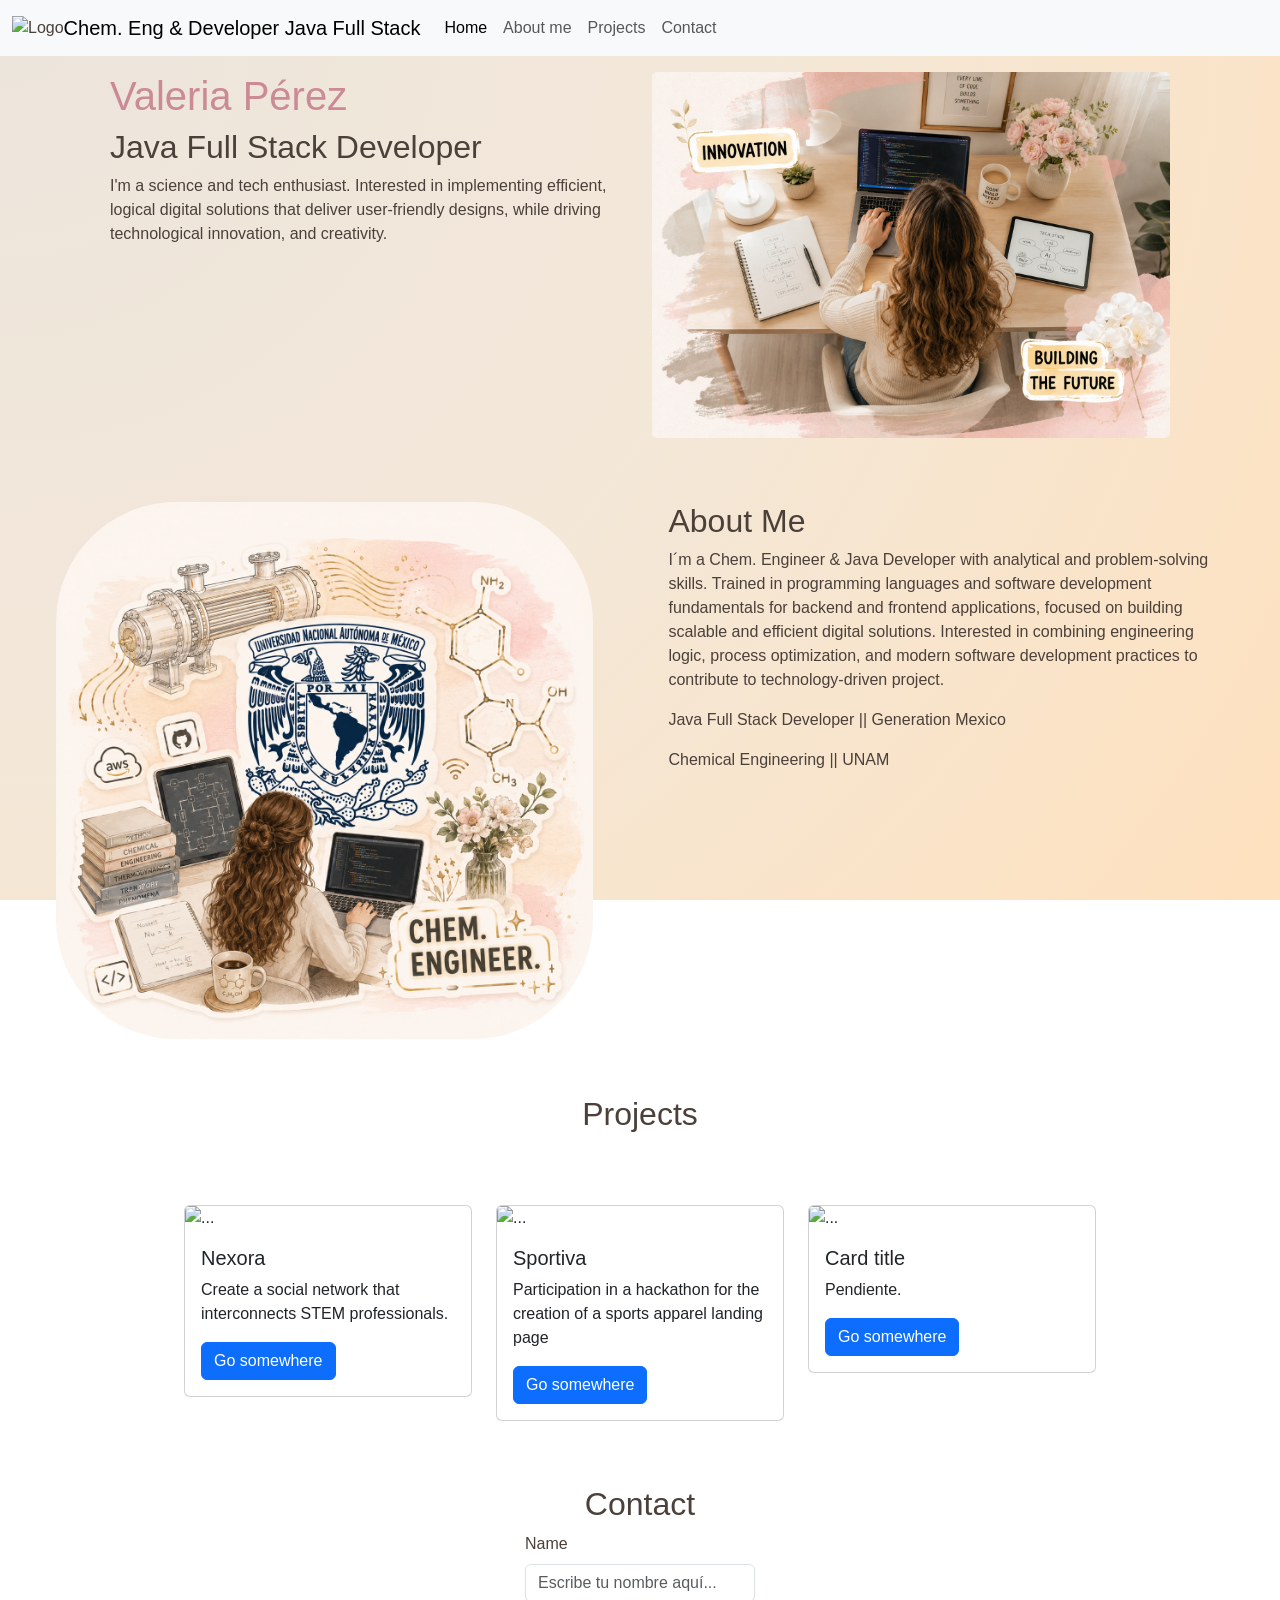
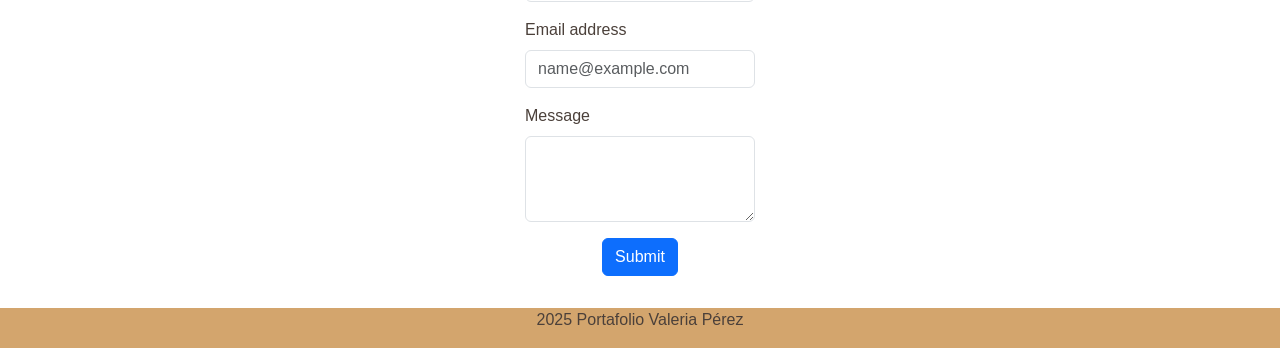
==== index.html @ 9c9f1ce2 "Se sube el esqueleto del portafolio" ====
<!DOCTYPE html>
<html lang="en">

<head>
    <meta charset="UTF-8">
    <meta name="viewport" content="width=device-width, initial-scale=1.0">
    <title>Portafolio</title>
    <link href="https://cdn.jsdelivr.net/npm/bootstrap@5.3.8/dist/css/bootstrap.min.css" rel="stylesheet"
        integrity="sha384-sRIl4kxILFvY47J16cr9ZwB07vP4J8+LH7qKQnuqkuIAvNWLzeN8tE5YBujZqJLB" crossorigin="anonymous">
    <link rel="stylesheet" href="./style.css">

</head>
<!--NavBar-->
<nav class="navbar navbar-expand-lg bg-body-tertiary">
    <div class="container-fluid"> <!--OCUPA TODO EL ANCHO POSIBLE-->
        <span>
            <img id="logo" src=" # " alt="Logo">
        </span>
        <a class="navbar-brand" href="#">Chem. Eng & Developer Java Full Stack</a>
        <button class="navbar-toggler" type="button" data-bs-toggle="collapse" data-bs-target="#navbarNavAltMarkup"
            aria-controls="navbarNavAltMarkup" aria-expanded="false" aria-label="Toggle navigation">
            <span class="navbar-toggler-icon"></span>
        </button>
        <div class="collapse navbar-collapse" id="navbarNavAltMarkup">
            <div class="navbar-nav">
                <a class="nav-link active" aria-current="page" href="#">Home</a>
                <a class="nav-link" href="#">About me</a>
                <a class="nav-link" href="#">Projects</a>
                <a class="nav-link" href="#">Contact</a>
            </div>
        </div>
    </div>
</nav>

<!--Header-->
<section class="header">

    <div class="container">
        <div class="row m-2 p-2">
            <div class="col-md-6">
                <h1 class="name"> Valeria Pérez</h1>
                <h2 class="rol">Java Full Stack Developer</h2>
                <p class=" description"> I'm a science and tech enthusiast.
                    Interested in implementing efficient,
                    logical digital solutions that deliver user-friendly
                    designs, while driving
                    technological innovation, and creativity.
                </p>
            </div><!--col-md-4-->
            <div class="col-md-6 ml-auto">
                <img src="./imagenHeader.png" class="img-fluid" alt="Foto principal">
            </div><!--col-md-4 ml-aut-->
        </div> <!--row-->

    </div> <!--container-->


</section>


<!--Sobre mí-->
<div class="d-flex  m-5">

    <div class="p-2 flex-shrink-1">
        <img src="./chemAboutMe.png" class="img-fluid" id="chemEng" alt=" Chem. Engineer">

    </div>
    <div class="d-flex flex-column p-2 w-100">
        <h2 class="aboutMe d-flex align-item-center"> About Me </h2>
        <p> I´m a Chem. Engineer & Java Developer with analytical and problem-solving skills.
            Trained in programming languages and software development fundamentals
            for backend and frontend applications, focused on building scalable
            and efficient digital solutions. Interested in combining engineering logic,
            process optimization, and modern software development practices to contribute
            to technology-driven project.</p>
        <p> Java Full Stack Developer || Generation Mexico </p>
        <p> Chemical Engineering || UNAM </p>
    </div>

</div>
<!--Proyectos-->
<section class="projects">
    <h2 class="projectsTitle"> Projects </h2>
    <div class="containerProject">
        <div class="row row-cols-1 row-cols-sm-3 row-cols-md-3 m-3 p-5">

            <div class="col">
                <!--card uno-->
                <div class="card" style="width: 18rem;">
                    <img src="..." class="card-img-top" alt="...">
                    <div class="card-body">
                        <h5 class="card-title">Nexora</h5>
                        <p class="card-text">Create a social
                            network that interconnects STEM professionals.</p>
                        <a href="#" class="btn btn-primary">Go somewhere</a>
                    </div>
                </div>
            </div>
            <!--card dos-->
            <div class="col">
                <div class="card" style="width: 18rem;">
                    <img src="..." class="card-img-top" alt="...">
                    <div class="card-body">
                        <h5 class="card-title">Sportiva</h5>
                        <p class="card-text">Participation in a hackathon for the creation of a sports apparel landing
                            page</p>
                        <a href="#" class="btn btn-primary">Go somewhere</a>
                    </div>
                </div>

            </div>
            <!--card tres-->
            <div class="col">
                <div class="card" style="width: 18rem;">
                    <img src="..." class="card-img-top" alt="...">
                    <div class="card-body">
                        <h5 class="card-title">Card title</h5>
                        <p class="card-text">Pendiente.</p>
                        <a href="#" class="btn btn-primary">Go somewhere</a>
                    </div>
                </div>

            </div>

        </div> <!--row row-cols-1 row-cols-sm-2 row-cols-md-4-->
    </div> <!--containerProject-->
</section>

<!--Contacto-->
<section class=" contact">
    <h2 class="contactTitle"> Contact </h2>
    <div class="containerContact">
        <form id="contactForm">
            <div class="mb-3">
                <label for="exampleFormControlInput1" class="form-label">Name</label>
                <input type="nameIpt" class="form-control" id="exampleFormControlInput1"
                    placeholder="Escribe tu nombre aquí...">
            </div>
            <div class="mb-3">
                <div class="mb-3">
                    <label for="exampleFormControlInput1" class="form-label">Email address</label>
                    <input type="email" class="form-control" id="exampleFormControlInput1"
                        placeholder="name@example.com">
                </div>
                <div class="mb-3">
                    <label for="exampleFormControlTextarea1" class="form-label">Message</label>
                    <textarea class="form-control" id="exampleFormControlTextarea1" rows="3"></textarea>
                </div>
                <div class="mb-3 d-flex justify-content-center">
                    <button type="submit" class="btn btn-primary mb-3">Submit</button>
                </div>
        </form>
    </div>
</section>
<!--Footer-->
<section id="footer">
    <p class="izquierdo"> 2025 Portafolio Valeria Pérez</p>
</section>


<body>






</body>

</html>
---- style.css ----
/* --General -- */
body {
  
   background-image: radial-gradient(circle at 0% 0%, #ece5dd 0%, #eedcc5ad 50%, #fee1be 100%);
    background-attachment: fixed;
    background-size: cover;
    background-repeat: no-repeat;
    min-height: 100vh;
    margin: 0;
color: #4B403A;
font-family: 'Trebuchet MS', 'Lucida Sans Unicode', 'Lucida Grande', 'Lucida Sans', Arial, sans-serif;

}

.navbar{
    background-color: bisque;
}

h1{

    color: rgb(203, 139, 150);
}
/* --NavBar-- */



/*--Header--*/
.img-fluid{
  border-radius: 5px;
}

/*--Sobre mí--*/
#chemEng{
    width: 90%;
    aspect-ratio: 1 / 1;
    object-fit: cover;
    object-position: center;
    border-radius: 120px; 
}

/*--Proyectos--*/
.containerProject{
    display:flex;
    justify-content: center;
    align-items: center;

}
.projectsTitle,
.contactTitle {
    text-align: center;
    
}

/*--Contacto--*/

.containerContact{
    display:flex;
    justify-content:space-around;
    
}

/*--Footer--*/

#footer{
     display:flex;
    justify-content: center;
   background-color: rgb(211, 165, 109);

}
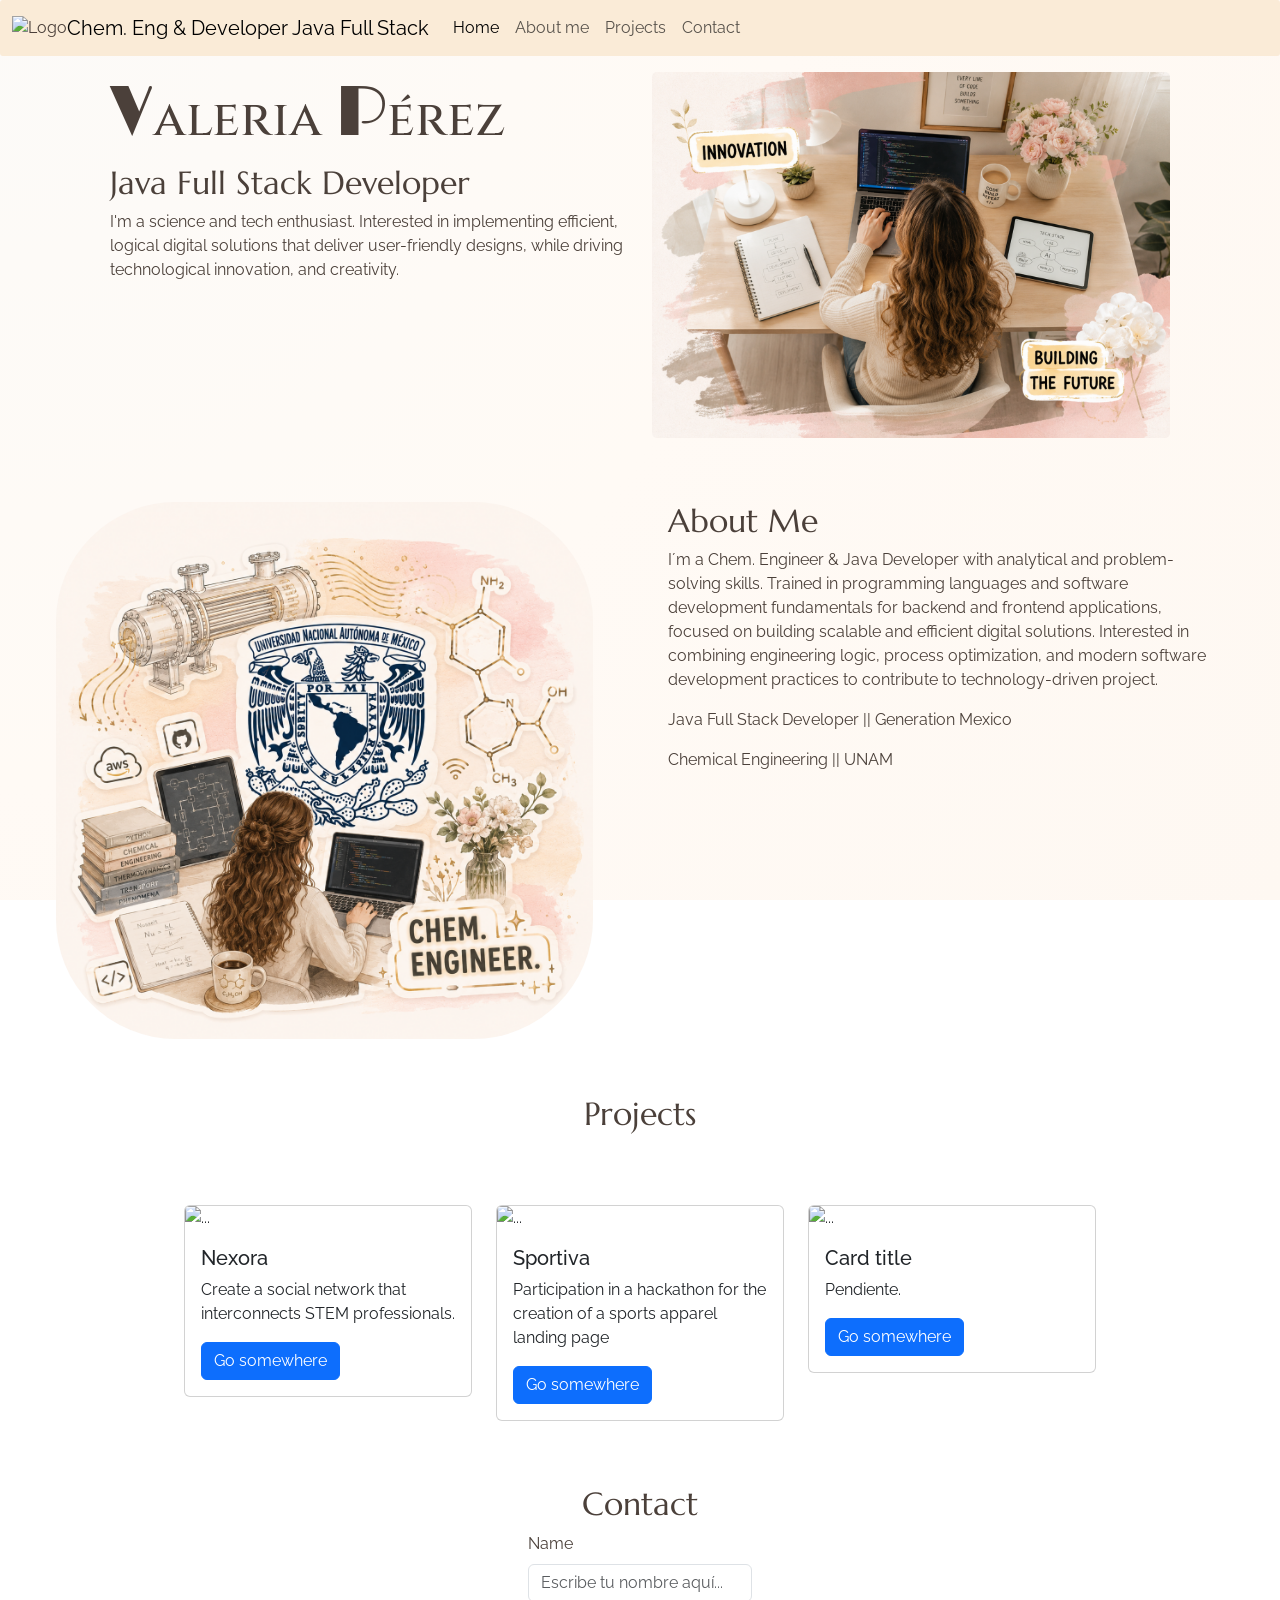
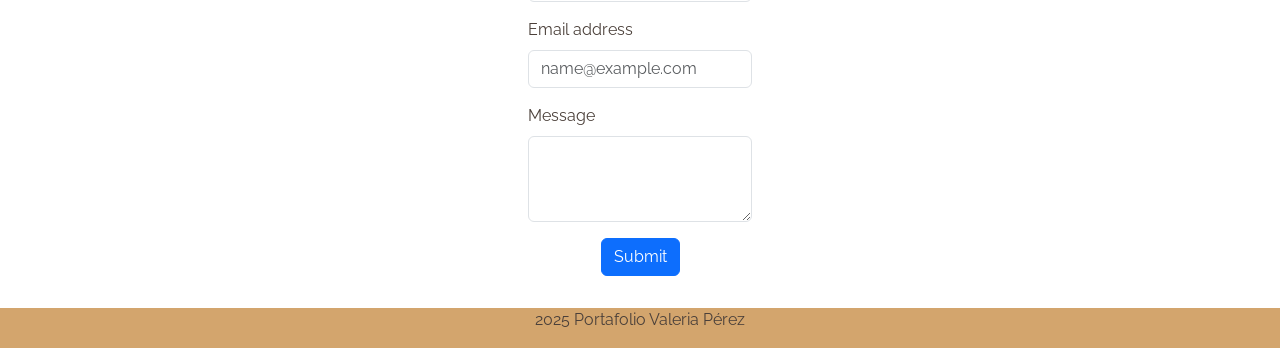
==== commit e156e6bf: "Se actualiza estilo de letras y color de barra de navegación" ====
--- a/index.html
+++ b/index.html
@@ -7,11 +7,15 @@
     <title>Portafolio</title>
     <link href="https://cdn.jsdelivr.net/npm/bootstrap@5.3.8/dist/css/bootstrap.min.css" rel="stylesheet"
         integrity="sha384-sRIl4kxILFvY47J16cr9ZwB07vP4J8+LH7qKQnuqkuIAvNWLzeN8tE5YBujZqJLB" crossorigin="anonymous">
+    <link rel="preconnect" href="https://fonts.googleapis.com">
+    <link rel="preconnect" href="https://fonts.gstatic.com" crossorigin>
+    <link
+        href="https://fonts.googleapis.com/css2?family=Cinzel:wght@400..900&family=Cookie&family=Julius+Sans+One&family=Limelight&family=Lobster&family=Marcellus&family=Raleway:ital,wght@0,100..900;1,100..900&display=swap"
+        rel="stylesheet">
     <link rel="stylesheet" href="./style.css">
-
 </head>
 <!--NavBar-->
-<nav class="navbar navbar-expand-lg bg-body-tertiary">
+<nav class="navbar navbar-expand-lg " id="barraNavegacion">
     <div class="container-fluid"> <!--OCUPA TODO EL ANCHO POSIBLE-->
         <span>
             <img id="logo" src=" # " alt="Logo">
@@ -38,7 +42,7 @@
     <div class="container">
         <div class="row m-2 p-2">
             <div class="col-md-6">
-                <h1 class="name"> Valeria Pérez</h1>
+                <h1 class="name"> <span id= "letter">V</span>aleria  <span id= "letter">P</span>érez</h1>
                 <h2 class="rol">Java Full Stack Developer</h2>
                 <p class=" description"> I'm a science and tech enthusiast.
                     Interested in implementing efficient,
--- a/style.css
+++ b/style.css
@@ -1,69 +1,99 @@
+
 /* --General -- */
+
 body {
-  
-   background-image: radial-gradient(circle at 0% 0%, #ece5dd 0%, #eedcc5ad 50%, #fee1be 100%);
+
+    background-image: radial-gradient(circle at 0% 0%, #FCFAF8 0%, #fffaf5 50%, #fef8f2 100%);
     background-attachment: fixed;
     background-size: cover;
     background-repeat: no-repeat;
     min-height: 100vh;
     margin: 0;
-color: #4B403A;
-font-family: 'Trebuchet MS', 'Lucida Sans Unicode', 'Lucida Grande', 'Lucida Sans', Arial, sans-serif;
+    color: #4B403A;
+   
+  font-family: "Raleway", sans-serif;
+  font-optical-sizing: auto;
+  font-style: normal;
+ }
+
+ /* --Titulos y sub-- */
+h1 {
+ font-family: "Cinzel", serif;
+  font-optical-sizing: auto;
+    font-style: normal;
+    font-size: 50px;
+    font-weight: 500;
 
 }
 
-.navbar{
-    background-color: bisque;
+#letter{
+
+  font-family: "Limelight", sans-serif;
+  font-weight: 500;
+  font-style: normal;
+   font-size: 70px;
+
+
 }
 
-h1{
+h2{
+    font-family: "Marcellus", serif;
+  font-weight: 599;
+  font-style: normal;
 
-    color: rgb(203, 139, 150);
 }
-/* --NavBar-- */
 
 
 
+
+/* --NavBar-- */
+
+#barraNavegacion{
+   background-color: antiquewhite;
+   border-radius: 3px;
+}
+
 /*--Header--*/
-.img-fluid{
-  border-radius: 5px;
+.img-fluid {
+    border-radius: 5px;
 }
 
 /*--Sobre mí--*/
-#chemEng{
+#chemEng {
     width: 90%;
     aspect-ratio: 1 / 1;
     object-fit: cover;
     object-position: center;
-    border-radius: 120px; 
+    border-radius: 120px;
 }
 
 /*--Proyectos--*/
-.containerProject{
-    display:flex;
+.containerProject {
+    display: flex;
     justify-content: center;
     align-items: center;
 
 }
+
 .projectsTitle,
 .contactTitle {
     text-align: center;
-    
+
 }
 
 /*--Contacto--*/
 
-.containerContact{
-    display:flex;
-    justify-content:space-around;
-    
+.containerContact {
+    display: flex;
+    justify-content: space-around;
+
 }
 
 /*--Footer--*/
 
-#footer{
-     display:flex;
+#footer {
+    display: flex;
     justify-content: center;
-   background-color: rgb(211, 165, 109);
+    background-color: rgb(211, 165, 109);
 
 }
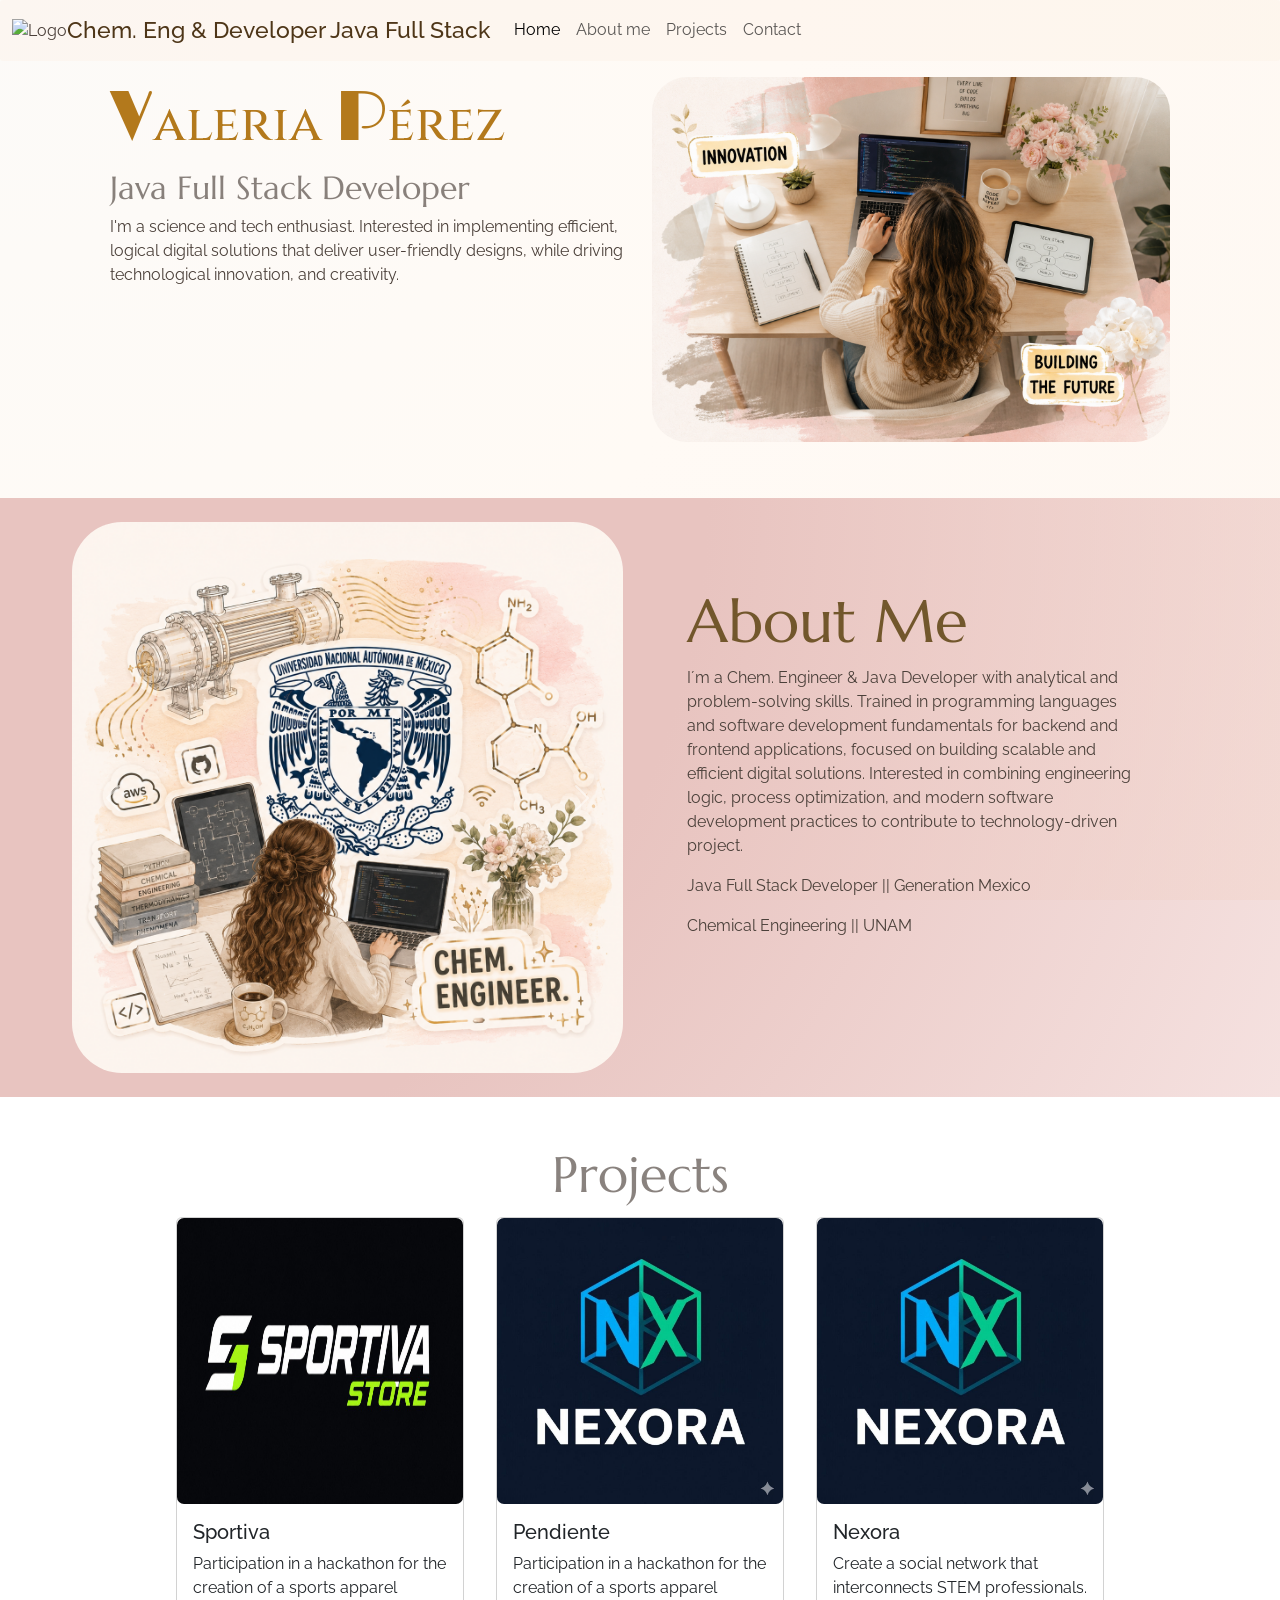
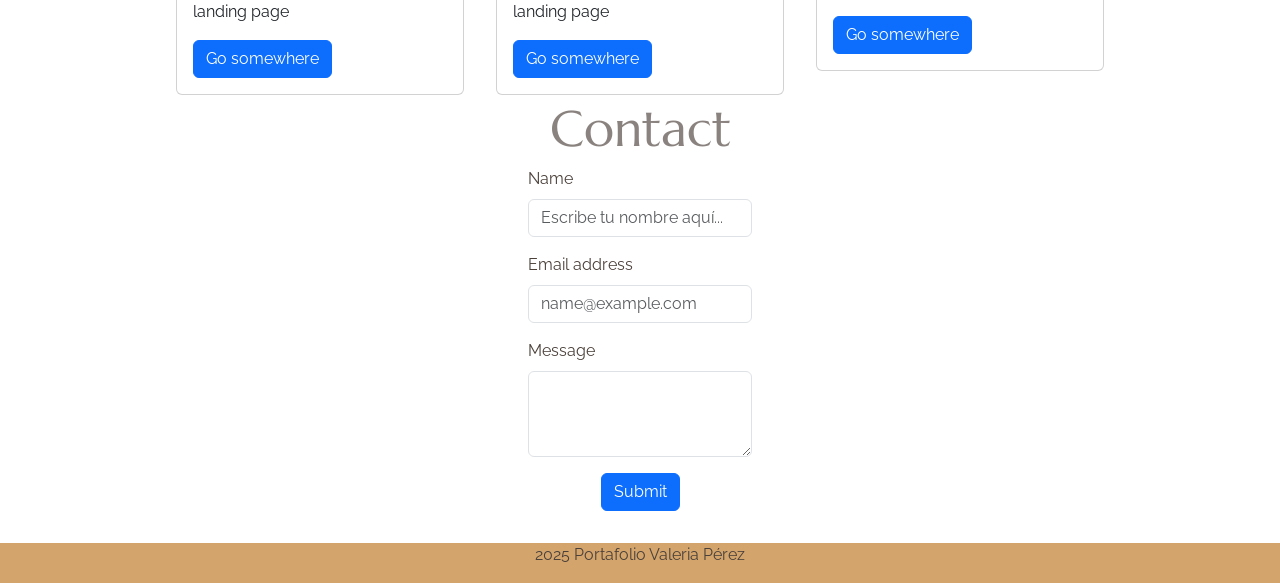
==== commit ad585cd6: "Se añaden imagenes, styles y se enlaza enlaza a carrusel" ====
--- a/index.html
+++ b/index.html
@@ -14,160 +14,203 @@
         rel="stylesheet">
     <link rel="stylesheet" href="./style.css">
 </head>
-<!--NavBar-->
-<nav class="navbar navbar-expand-lg " id="barraNavegacion">
-    <div class="container-fluid"> <!--OCUPA TODO EL ANCHO POSIBLE-->
-        <span>
-            <img id="logo" src=" # " alt="Logo">
-        </span>
-        <a class="navbar-brand" href="#">Chem. Eng & Developer Java Full Stack</a>
-        <button class="navbar-toggler" type="button" data-bs-toggle="collapse" data-bs-target="#navbarNavAltMarkup"
-            aria-controls="navbarNavAltMarkup" aria-expanded="false" aria-label="Toggle navigation">
-            <span class="navbar-toggler-icon"></span>
-        </button>
-        <div class="collapse navbar-collapse" id="navbarNavAltMarkup">
-            <div class="navbar-nav">
-                <a class="nav-link active" aria-current="page" href="#">Home</a>
-                <a class="nav-link" href="#">About me</a>
-                <a class="nav-link" href="#">Projects</a>
-                <a class="nav-link" href="#">Contact</a>
+
+<body>
+
+    <!--NavBar-->
+    <nav class="navbar navbar-expand-lg " id="barraNavegacion">
+        <div class="container-fluid"> <!--OCUPA TODO EL ANCHO POSIBLE-->
+            <span>
+                <img id="logo" src=" # " alt="Logo">
+            </span>
+            <a class="navbar-brand" href="#">Chem. Eng & Developer Java Full Stack</a>
+            <button class="navbar-toggler" type="button" data-bs-toggle="collapse" data-bs-target="#navbarNavAltMarkup"
+                aria-controls="navbarNavAltMarkup" aria-expanded="false" aria-label="Toggle navigation">
+                <span class="navbar-toggler-icon"></span>
+            </button>
+            <div class="collapse navbar-collapse" id="navbarNavAltMarkup">
+                <div class="navbar-nav">
+                    <a class="nav-link active" aria-current="page" href="#">Home</a>
+                    <a class="nav-link" href="#">About me</a>
+                    <a class="nav-link" href="#">Projects</a>
+                    <a class="nav-link" href="#">Contact</a>
+                </div>
             </div>
         </div>
-    </div>
-</nav>
-
-<!--Header-->
-<section class="header">
-
-    <div class="container">
-        <div class="row m-2 p-2">
-            <div class="col-md-6">
-                <h1 class="name"> <span id= "letter">V</span>aleria  <span id= "letter">P</span>érez</h1>
-                <h2 class="rol">Java Full Stack Developer</h2>
-                <p class=" description"> I'm a science and tech enthusiast.
-                    Interested in implementing efficient,
-                    logical digital solutions that deliver user-friendly
-                    designs, while driving
-                    technological innovation, and creativity.
-                </p>
-            </div><!--col-md-4-->
-            <div class="col-md-6 ml-auto">
-                <img src="./imagenHeader.png" class="img-fluid" alt="Foto principal">
-            </div><!--col-md-4 ml-aut-->
-        </div> <!--row-->
-
-    </div> <!--container-->
-
-
-</section>
-
-
-<!--Sobre mí-->
-<div class="d-flex  m-5">
-
-    <div class="p-2 flex-shrink-1">
-        <img src="./chemAboutMe.png" class="img-fluid" id="chemEng" alt=" Chem. Engineer">
-
-    </div>
-    <div class="d-flex flex-column p-2 w-100">
-        <h2 class="aboutMe d-flex align-item-center"> About Me </h2>
-        <p> I´m a Chem. Engineer & Java Developer with analytical and problem-solving skills.
-            Trained in programming languages and software development fundamentals
-            for backend and frontend applications, focused on building scalable
-            and efficient digital solutions. Interested in combining engineering logic,
-            process optimization, and modern software development practices to contribute
-            to technology-driven project.</p>
-        <p> Java Full Stack Developer || Generation Mexico </p>
-        <p> Chemical Engineering || UNAM </p>
-    </div>
-
-</div>
-<!--Proyectos-->
-<section class="projects">
-    <h2 class="projectsTitle"> Projects </h2>
-    <div class="containerProject">
-        <div class="row row-cols-1 row-cols-sm-3 row-cols-md-3 m-3 p-5">
-
-            <div class="col">
-                <!--card uno-->
-                <div class="card" style="width: 18rem;">
-                    <img src="..." class="card-img-top" alt="...">
-                    <div class="card-body">
-                        <h5 class="card-title">Nexora</h5>
-                        <p class="card-text">Create a social
-                            network that interconnects STEM professionals.</p>
-                        <a href="#" class="btn btn-primary">Go somewhere</a>
-                    </div>
-                </div>
+    </nav>
+
+    <!--Header-->
+    <section class="header">
+
+        <div class="container">
+            <div class="row m-2 p-2">
+                <div class="col-md-6">
+                    <h1 class="name"> <span id="letter">V</span>aleria <span id="letter">P</span>érez</h1>
+                    <h2 class="rol">Java Full Stack Developer</h2>
+                    <p class=" description"> I'm a science and tech enthusiast.
+                        Interested in implementing efficient,
+                        logical digital solutions that deliver user-friendly
+                        designs, while driving
+                        technological innovation, and creativity.
+                    </p>
+                </div><!--col-md-4-->
+                <div class="col-md-6 ml-auto">
+                    <img src="./imagenHeader.png" class="img-fluid" alt="Foto principal">
+                </div><!--col-md-4 ml-aut-->
+            </div> <!--row-->
+
+        </div> <!--container-->
+
+
+    </section>
+
+
+    <!--Sobre mí-->
+    <section class="aboutMe">
+        <div class="d-flex align-item-center m-5">
+
+            <div class="containerTextAboutMe d-flex flex-column flex-md-row m-4">
+
+                <div id="carouselExampleInterval" class="carousel slide" data-bs-ride="carousel">
+                    <div class="carousel-inner">
+                        <div class="carousel-item active" data-bs-interval="9000">
+                            <img src="./chemAboutMe.png" class="imageAboutMe d-block w-100" alt="Chemical Engineer">
+                        </div>
+                        <div class="carousel-item" data-bs-interval="7000">
+                            <img src="./devAboutMe.png" class="imageAboutMe d-block w-100" alt="Developer">
+                        </div>
+                        <div class="carousel-item">
+                            <img src="./quimAboutMe.png" class="imageAboutMe d-block w-100" alt="Engineer">
+                        </div>
+                    </div>
+
+                    <button class="carousel-control-prev" type="button" data-bs-target="#carouselExampleInterval"
+                        data-bs-slide="prev">
+                        <span class="carousel-control-prev-icon" aria-hidden="true"></span>
+                        <span class="visually-hidden">Previous</span>
+                    </button>
+                    <button class="carousel-control-next" type="button" data-bs-target="#carouselExampleInterval"
+                        data-bs-slide="next">
+                        <span class="carousel-control-next-icon" aria-hidden="true"></span>
+                        <span class="visually-hidden">Next</span>
+                    </button>
+                </div>
+
+
+
+
+                <div class="d-flex flex-column  w-100 m-3 p-5">
+                    <h2 class="textAboutMe"> About Me </h2>
+                    <p class="paragraphAboutMe"> I´m a Chem. Engineer & Java Developer with analytical and problem-solving skills.
+                        Trained in programming languages and software development fundamentals
+                        for backend and frontend applications, focused on building scalable
+                        and efficient digital solutions. Interested in combining engineering logic,
+                        process optimization, and modern software development practices to contribute
+                        to technology-driven project.</p>
+                    <p> Java Full Stack Developer || Generation Mexico </p>
+                    <p> Chemical Engineering || UNAM </p>
+                </div>
+
             </div>
-            <!--card dos-->
-            <div class="col">
-                <div class="card" style="width: 18rem;">
-                    <img src="..." class="card-img-top" alt="...">
-                    <div class="card-body">
-                        <h5 class="card-title">Sportiva</h5>
-                        <p class="card-text">Participation in a hackathon for the creation of a sports apparel landing
-                            page</p>
-                        <a href="#" class="btn btn-primary">Go somewhere</a>
-                    </div>
-                </div>
-
-            </div>
-            <!--card tres-->
-            <div class="col">
-                <div class="card" style="width: 18rem;">
-                    <img src="..." class="card-img-top" alt="...">
-                    <div class="card-body">
-                        <h5 class="card-title">Card title</h5>
-                        <p class="card-text">Pendiente.</p>
-                        <a href="#" class="btn btn-primary">Go somewhere</a>
-                    </div>
-                </div>
-
-            </div>
-
-        </div> <!--row row-cols-1 row-cols-sm-2 row-cols-md-4-->
-    </div> <!--containerProject-->
-</section>
-
-<!--Contacto-->
-<section class=" contact">
-    <h2 class="contactTitle"> Contact </h2>
-    <div class="containerContact">
-        <form id="contactForm">
-            <div class="mb-3">
-                <label for="exampleFormControlInput1" class="form-label">Name</label>
-                <input type="nameIpt" class="form-control" id="exampleFormControlInput1"
-                    placeholder="Escribe tu nombre aquí...">
-            </div>
-            <div class="mb-3">
+
+        </div>
+
+
+    </section>
+
+
+
+
+    <!--Proyectos-->
+    <section class="projects">
+ 
+        <h2 class="projectsTitle "> Projects </h2>
+        <div class="containerProject">
+            <div class="row row-cols-1 row-cols-sm-2 row-cols-md-3">
+
+                <div class="col">
+                    <!--card uno-->
+                    <div class="card m-1" style="width: 18rem;">
+                        <img src="./sportiva.jpg" class="card-img-top" alt="Imagen Nexora">
+                        <div class="card-body">
+                            <h5 class="card-title">Sportiva</h5>
+                            <p class="card-text">Participation in a hackathon for the creation of a sports apparel
+                                landing page</p>
+                            <a href="#" class="btn btn-primary">Go somewhere</a>
+                        </div>
+                    </div>
+                </div>
+                <!--card dos-->
+                <div class="col">
+                    <div class="card m-1" style="width: 18rem;">
+                            <img src="./nexora.jpg" class="card-img-top" alt="Imagen Nexora">
+                        <div class="card-body">
+                            <h5 class="card-title">Pendiente</h5>
+                            <p class="card-text">Participation in a hackathon for the creation of a sports apparel
+                                landing page</p>
+                            <a href="#" class="btn btn-primary">Go somewhere</a>
+                        </div>
+                    </div>
+
+                </div>
+                <!--card tres-->
+                <div class="col">
+                    <div class="card m-1" style="width: 18rem;">
+                         <img src="./nexora.jpg" class="card-img-top" alt="Imagen Nexora">
+                        <div class="card-body">
+                            <h5 class="card-title">Nexora</h5>
+                            <p class="card-text">Create a social
+                                network that interconnects STEM professionals.</p>
+                            <a href="#" class="btn btn-primary">Go somewhere</a>
+                        </div>
+                    </div>
+
+                </div>
+
+            </div> <!--row row-cols-1 row-cols-sm-2 row-cols-md-4-->
+        </div> <!--containerProject-->
+        
+    </section>
+
+    <!--Contacto-->
+    <section class=" contact">
+        <h2 class="contactTitle"> Contact </h2>
+        <div class="containerContact">
+            <form id="contactForm">
                 <div class="mb-3">
-                    <label for="exampleFormControlInput1" class="form-label">Email address</label>
-                    <input type="email" class="form-control" id="exampleFormControlInput1"
-                        placeholder="name@example.com">
+                    <label for="exampleFormControlInput1" class="form-label">Name</label>
+                    <input type="nameIpt" class="form-control" id="exampleFormControlInput1"
+                        placeholder="Escribe tu nombre aquí...">
                 </div>
                 <div class="mb-3">
-                    <label for="exampleFormControlTextarea1" class="form-label">Message</label>
-                    <textarea class="form-control" id="exampleFormControlTextarea1" rows="3"></textarea>
-                </div>
-                <div class="mb-3 d-flex justify-content-center">
-                    <button type="submit" class="btn btn-primary mb-3">Submit</button>
-                </div>
-        </form>
-    </div>
-</section>
-<!--Footer-->
-<section id="footer">
-    <p class="izquierdo"> 2025 Portafolio Valeria Pérez</p>
-</section>
-
-
-<body>
-
-
-
-
-
+                    <div class="mb-3">
+                        <label for="exampleFormControlInput1" class="form-label">Email address</label>
+                        <input type="email" class="form-control" id="exampleFormControlInput1"
+                            placeholder="name@example.com">
+                    </div>
+                    <div class="mb-3">
+                        <label for="exampleFormControlTextarea1" class="form-label">Message</label>
+                        <textarea class="form-control" id="exampleFormControlTextarea1" rows="3"></textarea>
+                    </div>
+                    <div class="mb-3 d-flex justify-content-center">
+                        <button type="submit" class="btn btn-primary mb-3">Submit</button>
+                    </div>
+            </form>
+        </div>
+    </section>
+
+
+
+    <!--Footer-->
+    <section id="footer">
+        <p class="izquierdo"> 2025 Portafolio Valeria Pérez</p>
+    </section>
+
+
+
+    <script src="https://cdn.jsdelivr.net/npm/bootstrap@5.3.8/dist/js/bootstrap.bundle.min.js"
+        integrity="sha384-FKyoEForCGlyvwx9Hj09JcYn3nv7wiPVlz7YYwJrWVcXK/BmnVDxM+D2scQbITxI"
+        crossorigin="anonymous"></script>
 
 </body>
 
--- a/style.css
+++ b/style.css
@@ -1,4 +1,3 @@
-
 /* --General -- */
 
 body {
@@ -10,36 +9,37 @@
     min-height: 100vh;
     margin: 0;
     color: #4B403A;
-   
-  font-family: "Raleway", sans-serif;
-  font-optical-sizing: auto;
-  font-style: normal;
- }
 
- /* --Titulos y sub-- */
+    font-family: "Raleway", sans-serif;
+    font-optical-sizing: auto;
+    font-style: normal;
+}
+
+/* --Titulos y sub-- */
 h1 {
- font-family: "Cinzel", serif;
-  font-optical-sizing: auto;
+    font-family: "Cinzel", serif;
+    font-optical-sizing: auto;
     font-style: normal;
     font-size: 50px;
     font-weight: 500;
-
+    color: #b3791c;
 }
 
-#letter{
+#letter {
 
-  font-family: "Limelight", sans-serif;
-  font-weight: 500;
-  font-style: normal;
-   font-size: 70px;
+    font-family: "Limelight", sans-serif;
+    font-weight: 500;
+    font-style: normal;
+    font-size: 70px;
 
 
 }
 
-h2{
+h2 {
     font-family: "Marcellus", serif;
-  font-weight: 599;
-  font-style: normal;
+    font-weight: 599;
+    font-style: normal;
+    color: #4b403aa7;
 
 }
 
@@ -48,24 +48,37 @@
 
 /* --NavBar-- */
 
-#barraNavegacion{
-   background-color: antiquewhite;
-   border-radius: 3px;
+#barraNavegacion {
+    background-color: rgba(250, 235, 215, 0.237);
+    border-radius: 3px;
+   
+}
+
+.navbar-brand{
+     color:#4e3618;
+      font-weight: 500;
+      font-size: 23px;
 }
 
 /*--Header--*/
 .img-fluid {
-    border-radius: 5px;
+    border-radius: 35px;
 }
 
 /*--Sobre mí--*/
-#chemEng {
-    width: 90%;
-    aspect-ratio: 1 / 1;
-    object-fit: cover;
-    object-position: center;
-    border-radius: 120px;
+.aboutMe {
+    background-image: radial-gradient(circle at 0% 0%, #E8C4C0 0%, #E8C4C0 50%, #d98e8943 100%);
 }
+
+.imageAboutMe {
+    border-radius: 50px;
+}
+
+.textAboutMe {
+       color: #72572c;
+    font-size: 60px
+}
+
 
 /*--Proyectos--*/
 .containerProject {
@@ -78,6 +91,15 @@
 .projectsTitle,
 .contactTitle {
     text-align: center;
+     font-size: 50px
+
+}
+
+.card-img-top{
+     width: 100%;
+    aspect-ratio: 1 / 1;  
+   
+    border-radius: 7px;
 
 }
 
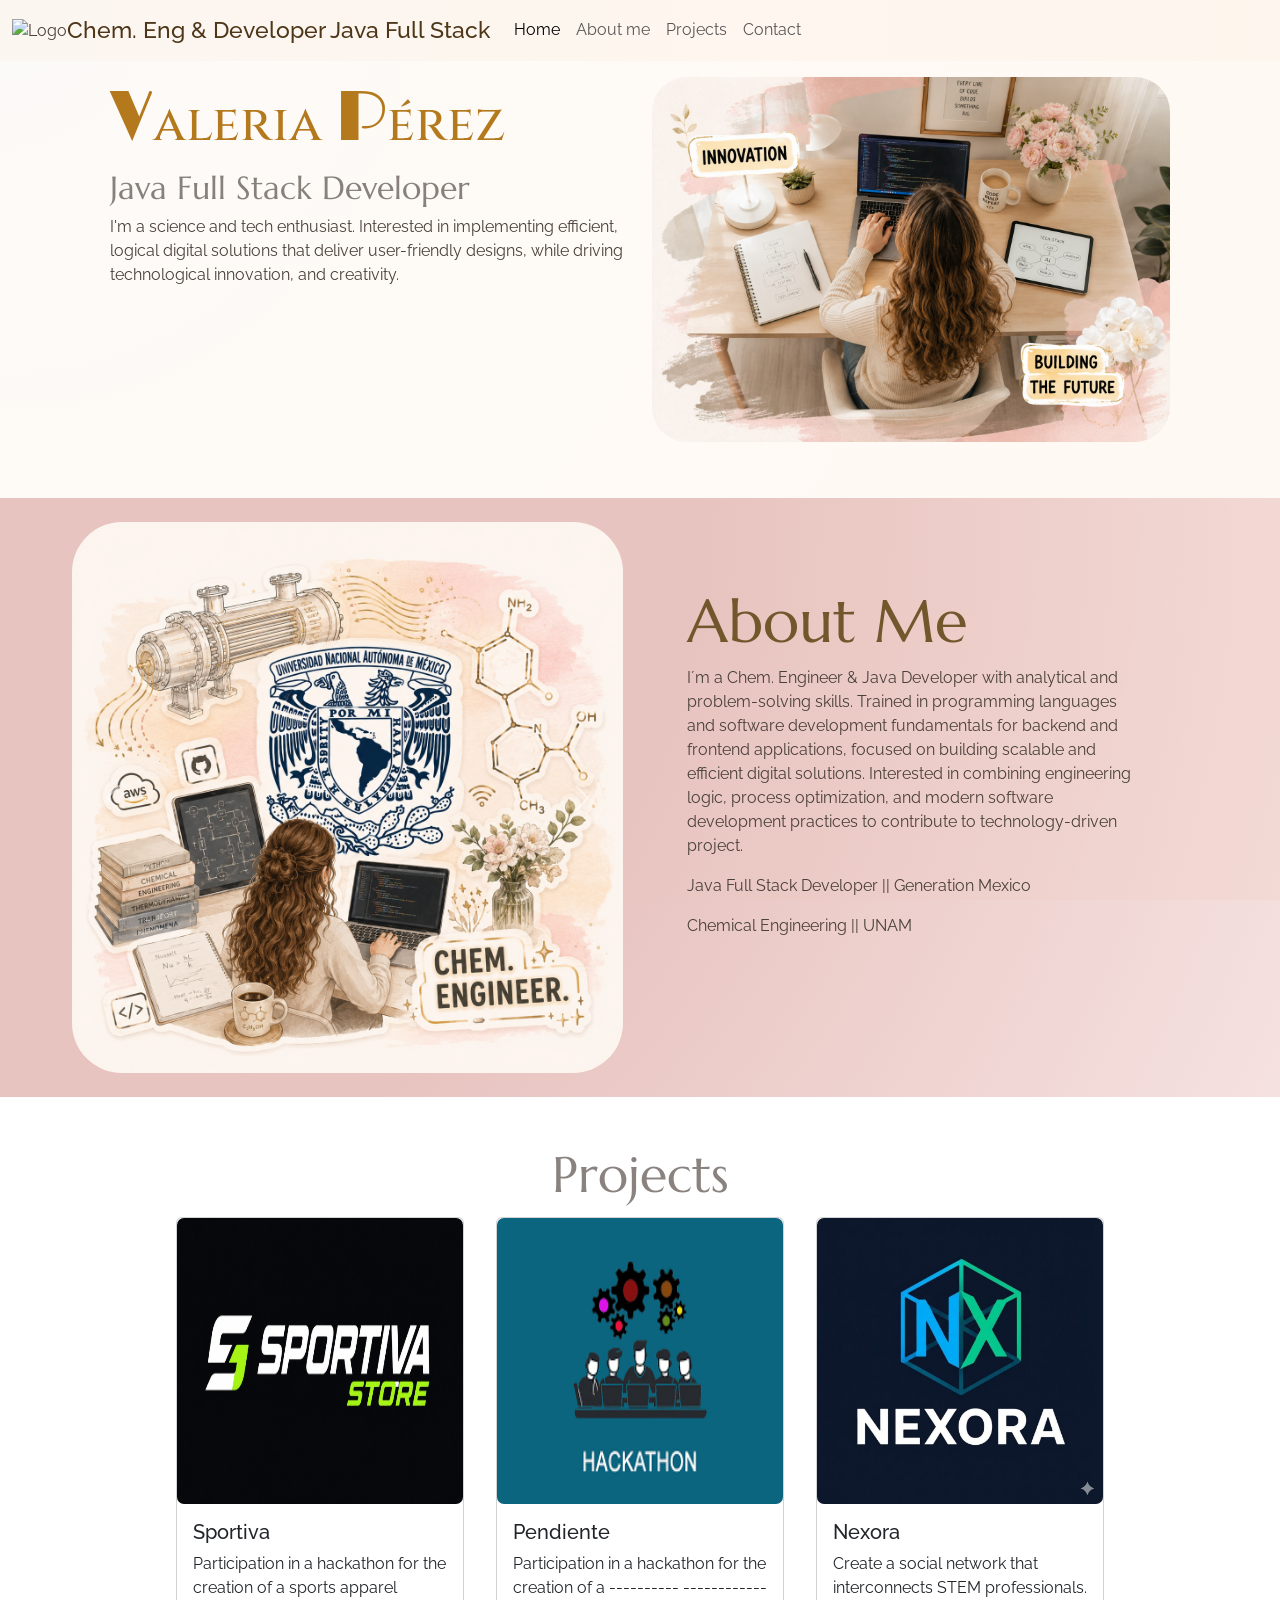
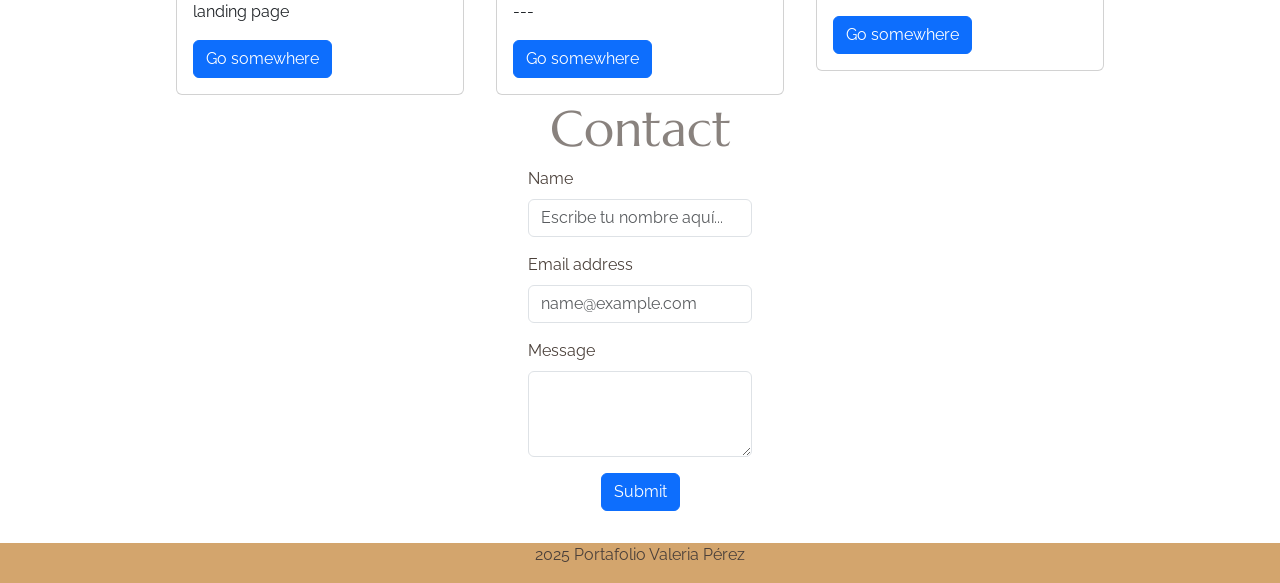
==== commit 2b80d227: "Se actualiza imagen de projects" ====
--- a/index.html
+++ b/index.html
@@ -143,11 +143,11 @@
                 <!--card dos-->
                 <div class="col">
                     <div class="card m-1" style="width: 18rem;">
-                            <img src="./nexora.jpg" class="card-img-top" alt="Imagen Nexora">
+                            <img src="./hackaton.png" class="card-img-top" alt="Imagen Nexora">
                         <div class="card-body">
                             <h5 class="card-title">Pendiente</h5>
-                            <p class="card-text">Participation in a hackathon for the creation of a sports apparel
-                                landing page</p>
+                            <p class="card-text">Participation in a hackathon for the creation of a ----------
+                               ---------------</p>
                             <a href="#" class="btn btn-primary">Go somewhere</a>
                         </div>
                     </div>
